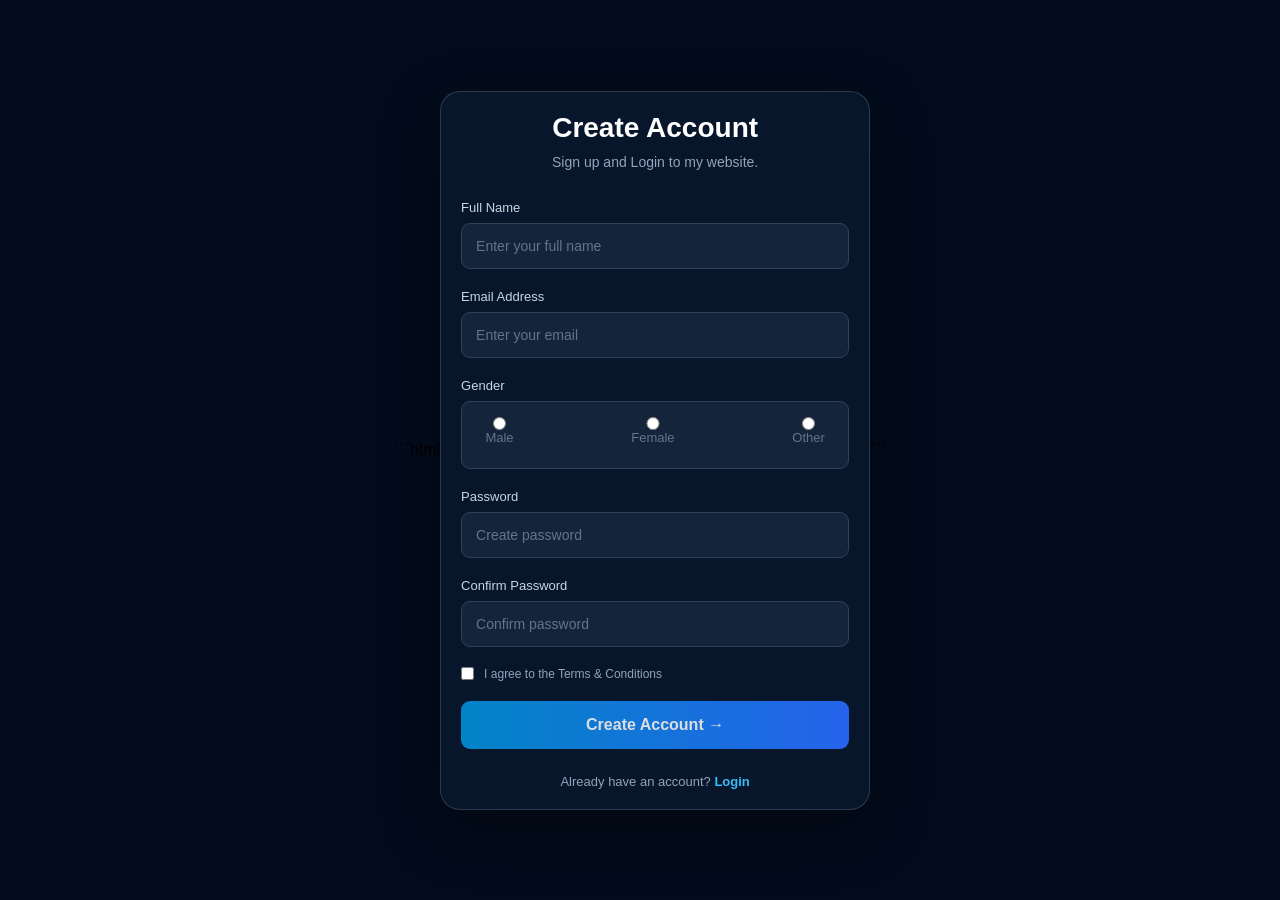
==== index.html @ ab7534f2 "Add files via upload" ====
```html
<!DOCTYPE html>
<html lang="en">

<head>
    <meta charset="UTF-8">
    <meta name="viewport" content="width=device-width, initial-scale=1.0">
    <title>Sign Up</title>
    <link rel="stylesheet" href="style.css">
    <link rel="icon" href="AUB.png">
</head>

<body>

    <video autoplay muted loop playsinline class="bg-video">
        <source src="bg.mp4" type="video/mp4">
    </video>

    <div class="overlay"></div>

    <div class="signup-container">


        <h1>Create Account</h1>
        <p class="subtitle">Sign up and Login to my website.</p>

        <form>

            <div class="input-box">
                <label>Full Name</label>
                <input type="text" placeholder="Enter your full name" required>
            </div>

            <div class="input-box">
                <label>Email Address</label>
                <input type="email" placeholder="Enter your email" required>
            </div>

            <div class="input-box">
                <label>Gender</label>

                <div class="gender-box">
                    <label style="color: #64748b;">
                        <input type="radio" name="gender" value="male" required>
                        Male
                    </label>

                    <label style="color: #64748b;">
                        <input type="radio" name="gender" value="female">
                        Female
                    </label>

                    <label style="color: #64748b;">
                        <input type="radio" name="gender" value="other">
                        Other
                    </label>
                </div>
            </div>

            <div class="input-box">
                <label>Password</label>
                <input type="password" placeholder="Create password" required>
            </div>

            <div class="input-box">
                <label>Confirm Password</label>
                <input type="password" placeholder="Confirm password" required>
            </div>

            <div class="terms">
                <input type="checkbox" required>
                <span>I agree to the Terms & Conditions</span>
            </div>

            <button type="submit" class="signup-btn">
                <a href="login.html" style="text-decoration: none; color: #dddddd;">Create Account →</a>
            </button>

        </form>

        <p class="login-text">
            Already have an account?
            <a href="login.html">Login</a>
        </p>

    </div>

</body>

</html>
```
---- style.css ----
* {
     margin: 0;
     padding: 0;
     box-sizing: border-box;
     font-family: Arial, sans-serif;
 }

 body {
     min-height: 100vh;
     display: flex;
     justify-content: center;
     align-items: center;
     background: #071426;
     padding: 20px;
 }

 /* Background Video */

 .bg-video {
     position: fixed;
     inset: 0;
     width: 100%;
     height: 100%;
     object-fit: cover;
     z-index: -2;
 }

 .overlay {
     position: fixed;
     inset: 0;
     background: rgba(2, 10, 25, 0.75);
     z-index: -1;
 }

 /* Signup Box */

 .signup-container {
     width: 100%;
     max-width: 430px;
     padding: 20px;
     background: rgba(10, 25, 48, 0.85);
     backdrop-filter: blur(15px);
     border: 1px solid rgba(255, 255, 255, 0.15);
     border-radius: 20px;
     color: white;
     box-shadow: 0 20px 60px rgba(0, 0, 0, 0.4);
     font-size: 5px;
 }

 .logo {
     text-align: center;
     font-size: 27px;
     font-weight: bold;
     letter-spacing: 3px;
     margin-bottom: 25px;
 }

 .logo span {
     color: #38bdf8;
 }

 h1 {
     text-align: center;
     font-size: 28px;
     margin-bottom: 10px;
 }

 .subtitle {
     text-align: center;
     color: #94a3b8;
     font-size: 14px;
     margin-bottom: 30px;
 }

 /* Input */

 .input-box {
     margin-bottom: 18px;
 }

 .input-box label {
     display: block;
     font-size: 13px;
     margin-bottom: 8px;
     color: #cbd5e1;
 }

 .input-box input {
     width: 100%;
     padding: 14px;
     border-radius: 9px;
     border: 1px solid #334155;
     outline: none;
     color: white;
     font-size: 14px;
     transition: 0.3s;
 }

 .input-box input:focus {
     border-color: #38bdf8;
 }

 .input-box input::placeholder {
     color: #64748b;
 }

 /* Terms */

 .terms {
     display: flex;
     align-items: center;
     gap: 10px;
     font-size: 12px;
     color: #94a3b8;
     margin: 20px 0;
 }

 .terms input {
     accent-color: #38bdf8;
 }

 /* Buttons */

 .signup-btn {
     width: 100%;
     padding: 15px;
     border: none;
     border-radius: 9px;
     background: linear-gradient(90deg, #0284c7, #2563eb);
     color: white;
     font-size: 16px;
     font-weight: bold;
     cursor: pointer;
     transition: 0.3s;
 }

 .signup-btn:hover {
     transform: translateY(-2px);
     box-shadow: 0 5px 20px rgba(37, 99, 235, 0.4);
 }

 .divider {
     display: flex;
     align-items: center;
     gap: 15px;
     color: #64748b;
     margin: 25px 0;
 }

 .divider::before,
 .divider::after {
     content: "";
     flex: 1;
     height: 1px;
     background: #334155;
 }

 .google-btn {
     width: 100%;
     padding: 14px;
     border: 1px solid #475569;
     border-radius: 9px;
     background: transparent;
     color: white;
     cursor: pointer;
     transition: 0.3s;
 }

 .google-btn:hover {
     background: #1e293b;
 }

 .login-text {
     text-align: center;
     margin-top: 25px;
     color: #94a3b8;
     font-size: 13px;
 }

 .login-text a {
     color: #38bdf8;
     text-decoration: none;
     font-weight: bold;
 }

 .gender-box {
     display: flex;
     text-align: center;
     justify-content: space-between;
     align-items: center;
     background: #14243a;
     border: 1px solid #334155;
     padding: 15px;
     border-radius: 9px;
 }

 .gender-box label {
     display: flex;
     align-items: center;
     gap: 7px;
     color: #cbd5e1;
     font-size: 14px;
     cursor: pointer;
 }

 .gender-box input {
     accent-color: #38bdf8;


 }

 /* Mobile Responsive */

 @media (max-width: 480px) {
     .signup-container {
         padding: 28px 22px;
     }

     h1 {
         font-size: 24px;
     }
 }

 .login-container {
     width: 100%;
     max-width: 430px;
     padding: 20px;
     background: rgba(10, 25, 48, 0.85);
     backdrop-filter: blur(15px);
     border: 1px solid rgba(255, 255, 255, 0.15);
     border-radius: 20px;
     color: white;
     box-shadow: 0 20px 60px rgba(0, 0, 0, 0.4);
 }

 .logo {
     text-align: center;
     font-size: 27px;
     font-weight: bold;
     letter-spacing: 3px;
     margin-bottom: 25px;
 }

 .logo span {
     color: #38bdf8;
 }

 h1 {
     text-align: center;
     font-size: 28px;
     margin-bottom: 10px;
 }

 .subtitle {
     text-align: center;
     color: #94a3b8;
     margin-bottom: 30px;
     font-size: 14px;
 }

 .input-box {
     margin-bottom: 20px;
 }

 .input-box label {
     display: block;
     color: #cbd5e1;
     margin-bottom: 8px;
     font-size: 13px;
 }

 .input-box input {
     width: 100%;
     padding: 14px;
     border-radius: 9px;
     border: 1px solid #334155;
     outline: none;
     background: #14243a;
     color: white;
 }

 .input-box input:focus {
     border-color: #38bdf8;
 }

 .login-options {
     display: flex;
     justify-content: space-between;
     align-items: center;
     font-size: 12px;
     margin: 20px 0;
     color: #94a3b8;
 }

 .login-options label {
     display: flex;
     align-items: center;
     gap: 6px;
 }

 .login-options input {
     accent-color: #38bdf8;
 }

 .login-options a {
     color: #38bdf8;
     text-decoration: none;
 }

 .login-btn {
     width: 100%;
     padding: 15px;
     border: none;
     border-radius: 9px;
     background: linear-gradient(90deg, #0284c7, #2563eb);
     color: white;
     font-size: 16px;
     font-weight: bold;
     cursor: pointer;
     transition: 0.3s;
 }

 .login-btn:hover {
     transform: translateY(-2px);
     box-shadow: 0 5px 20px rgba(37, 99, 235, 0.4);
 }

 .divider {
     display: flex;
     align-items: center;
     gap: 15px;
     color: #64748b;
     margin: 25px 0;
 }

 .divider::before,
 .divider::after {
     content: "";
     flex: 1;
     height: 1px;
     background: #334155;
 }

 .google-btn {
     width: 100%;
     padding: 14px;
     border: 1px solid #475569;
     border-radius: 9px;
     background: transparent;
     color: white;
     cursor: pointer;
 }

 .google-btn:hover {
     background: #1e293b;
 }

 .signup-text {
     text-align: center;
     margin-top: 25px;
     color: #94a3b8;
     font-size: 13px;
 }

 .signup-text a {
     color: #38bdf8;
     text-decoration: none;
     font-weight: bold;
 }

 @media (max-width: 480px) {
     .login-container {
         padding: 28px 22px;
     }
 }
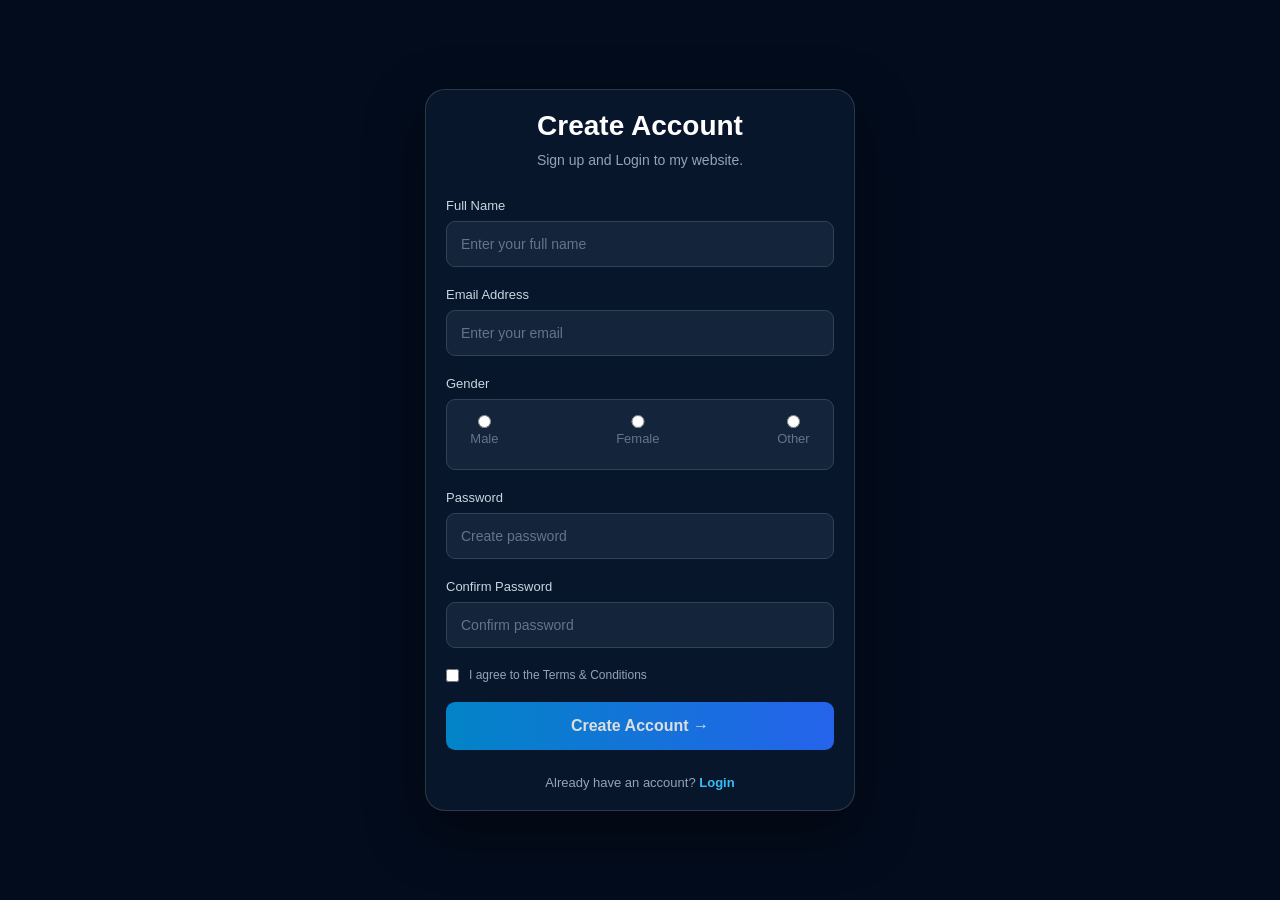
==== commit 331d548d: "Add files via upload" ====
--- a/index.html
+++ b/index.html
@@ -1,4 +1,3 @@
-```html
 <!DOCTYPE html>
 <html lang="en">
 
@@ -87,5 +86,4 @@
 
 </body>
 
-</html>
-```+</html>
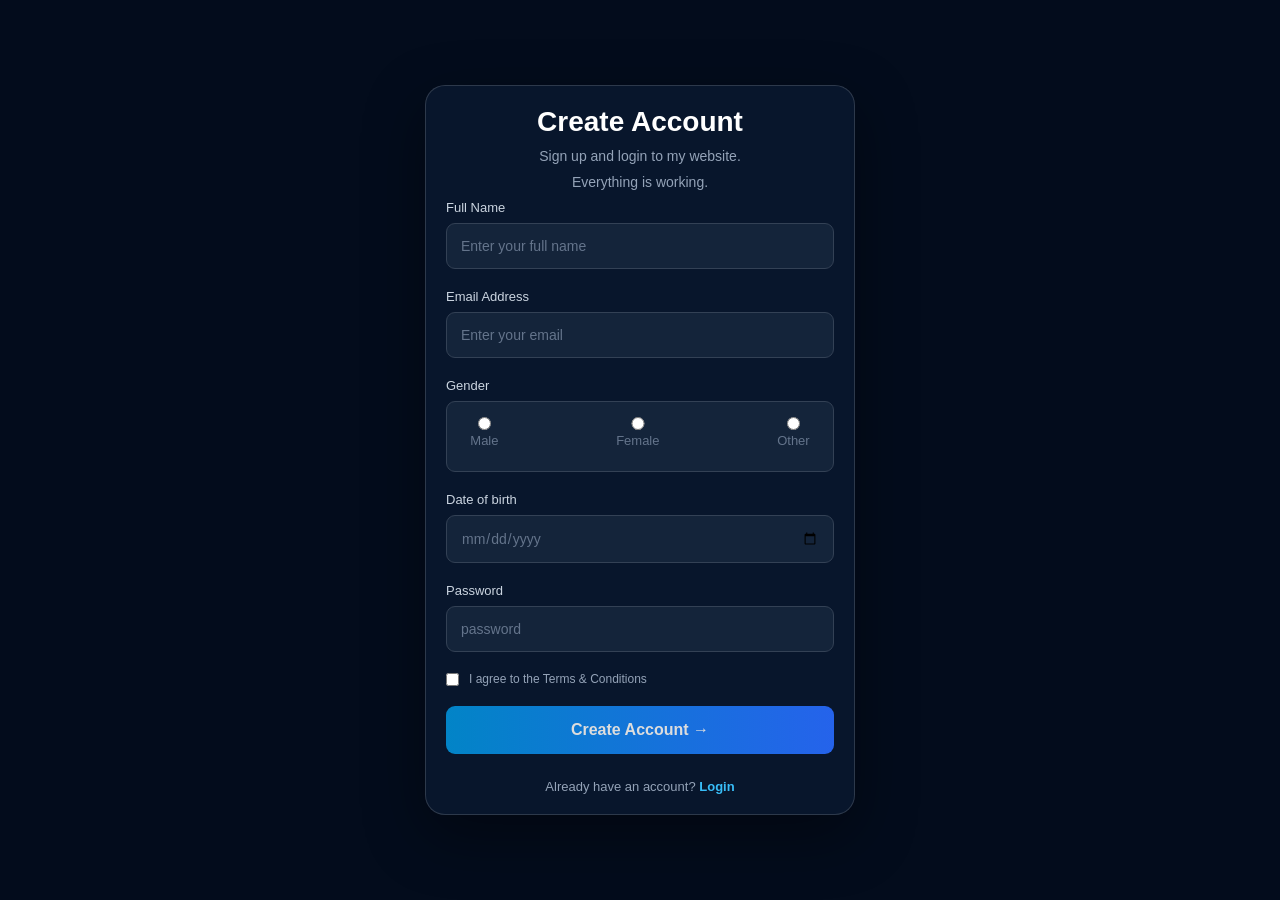
==== commit a22ccff0: "Add files via upload" ====
--- a/index.html
+++ b/index.html
@@ -21,7 +21,10 @@
 
 
         <h1>Create Account</h1>
-        <p class="subtitle">Sign up and Login to my website.</p>
+        <p class="subtitle">Sign up and login to my website.</p>
+        <p class="subtitle">Everything is working.
+        </p>
+
 
         <form>
 
@@ -57,13 +60,13 @@
             </div>
 
             <div class="input-box">
-                <label>Password</label>
-                <input type="password" placeholder="Create password" required>
+                <label>Date of birth</label>
+                <input type="date" placeholder="date of birth" required style="color: #64748b;">
             </div>
 
             <div class="input-box">
-                <label>Confirm Password</label>
-                <input type="password" placeholder="Confirm password" required>
+                <label>Password</label>
+                <input type="password" placeholder="password" required>
             </div>
 
             <div class="terms">
--- a/style.css
+++ b/style.css
@@ -69,7 +69,7 @@
      text-align: center;
      color: #94a3b8;
      font-size: 14px;
-     margin-bottom: 30px;
+     margin-bottom: 10px;
  }
 
  /* Input */
@@ -254,7 +254,7 @@
  .subtitle {
      text-align: center;
      color: #94a3b8;
-     margin-bottom: 30px;
+     margin-bottom: 10px;
      font-size: 14px;
  }
 
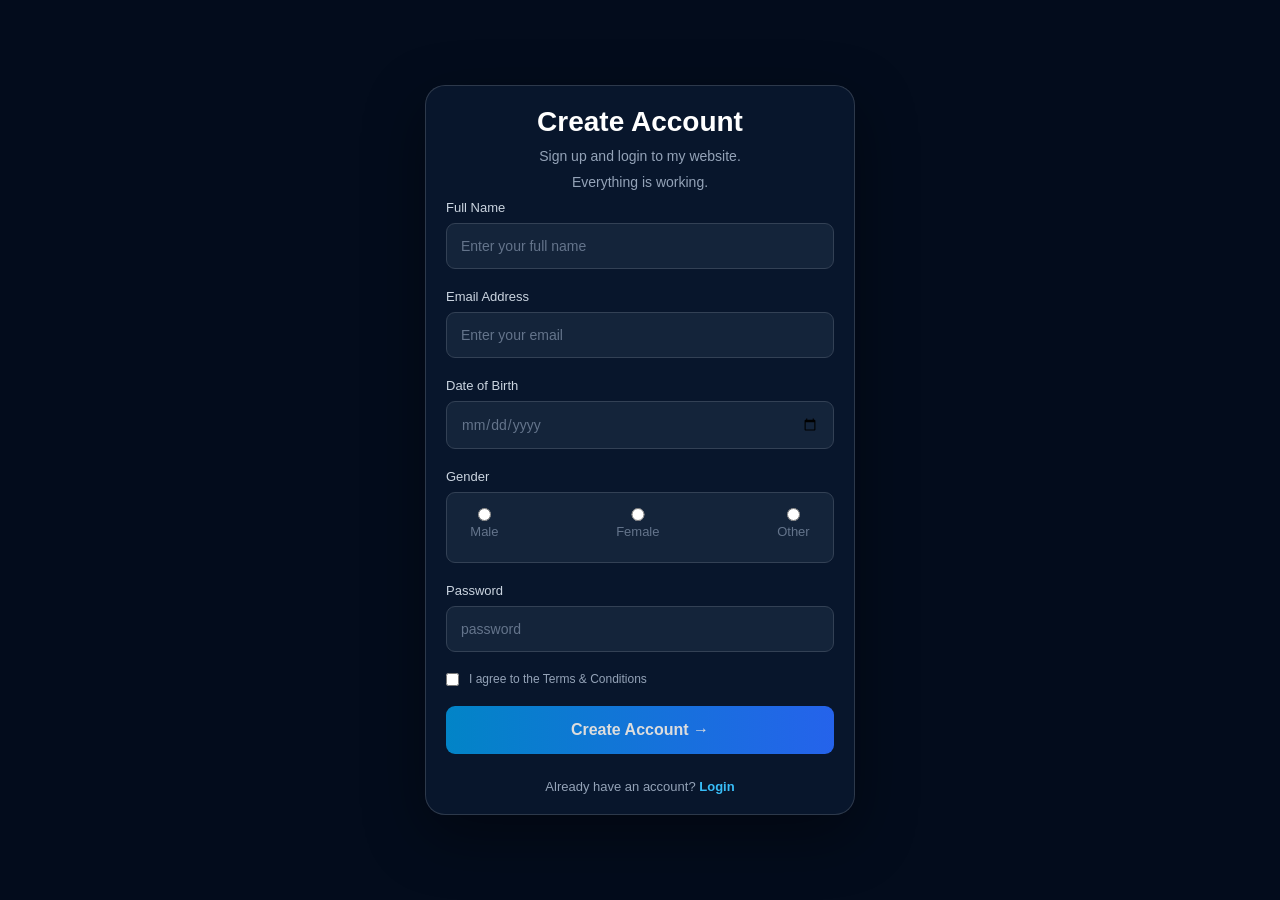
==== commit 6d5e261c: "Add files via upload" ====
--- a/index.html
+++ b/index.html
@@ -37,6 +37,10 @@
                 <label>Email Address</label>
                 <input type="email" placeholder="Enter your email" required>
             </div>
+            <div class="input-box">
+                <label>Date of Birth</label>
+                <input type="date" name="dob" required style="color: #64748b;">
+            </div>
 
             <div class="input-box">
                 <label>Gender</label>
@@ -59,10 +63,7 @@
                 </div>
             </div>
 
-            <div class="input-box">
-                <label>Date of birth</label>
-                <input type="date" placeholder="date of birth" required style="color: #64748b;">
-            </div>
+
 
             <div class="input-box">
                 <label>Password</label>
--- a/style.css
+++ b/style.css
@@ -372,4 +372,20 @@
      .login-container {
          padding: 28px 22px;
      }
+ }
+
+ .input-box input[type="date"] {
+     width: 100%;
+     padding: 14px;
+     border-radius: 9px;
+     border: 1px solid #334155;
+     outline: none;
+     background: #14243a;
+     color: white;
+     font-size: 14px;
+     cursor: pointer;
+ }
+
+ .input-box input[type="date"]:focus {
+     border-color: #38bdf8;
  }
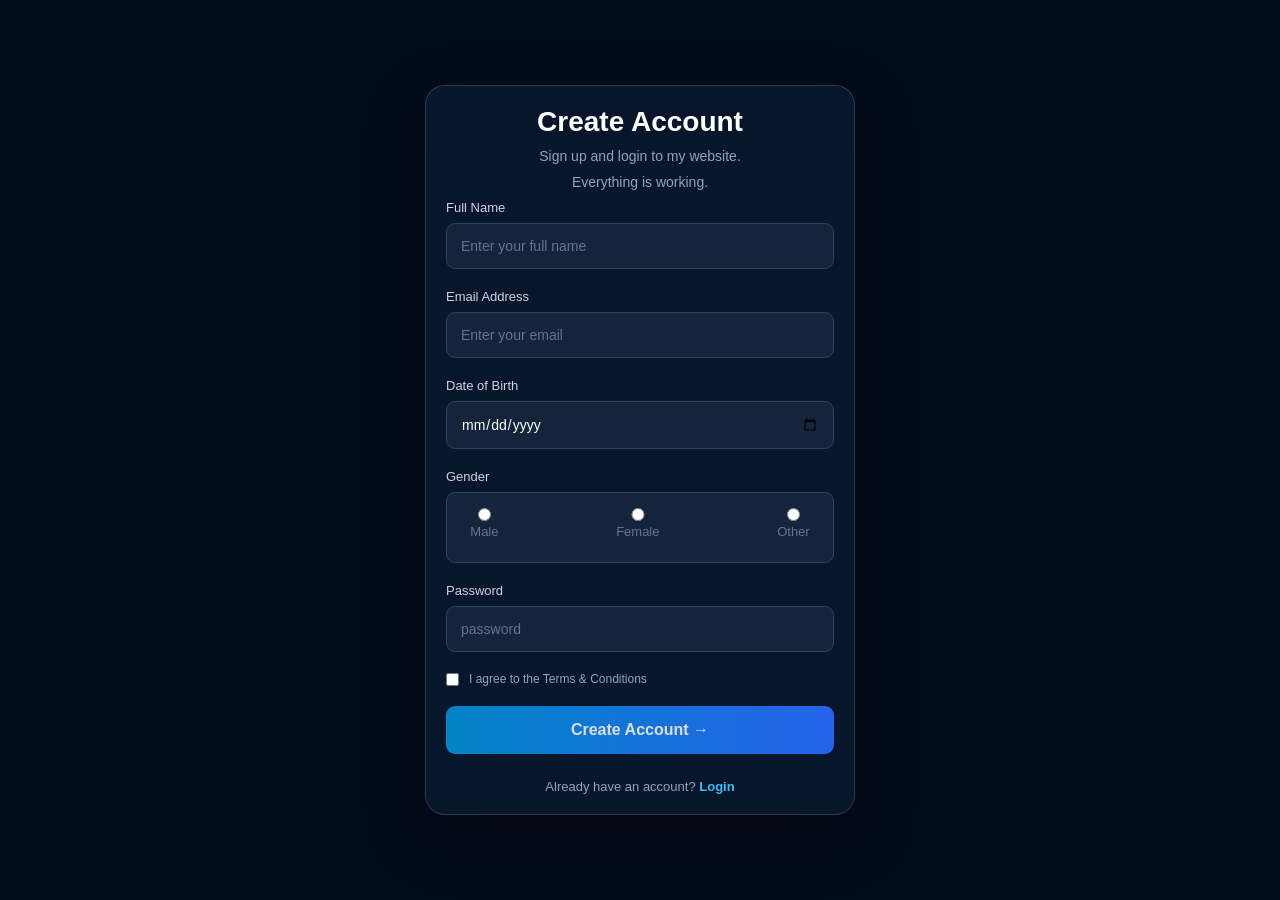
==== commit ffb6b9e7: "Add files via upload" ====
--- a/index.html
+++ b/index.html
@@ -39,7 +39,7 @@
             </div>
             <div class="input-box">
                 <label>Date of Birth</label>
-                <input type="date" name="dob" required style="color: #64748b;">
+                <input class="date" type="date" placeholder="Enter your birthday" name="dob" required>
             </div>
 
             <div class="input-box">
--- a/style.css
+++ b/style.css
@@ -388,4 +388,9 @@
 
  .input-box input[type="date"]:focus {
      border-color: #38bdf8;
+ }
+
+ .date {
+     margin-right: 50%;
+     color: #64748b;
  }
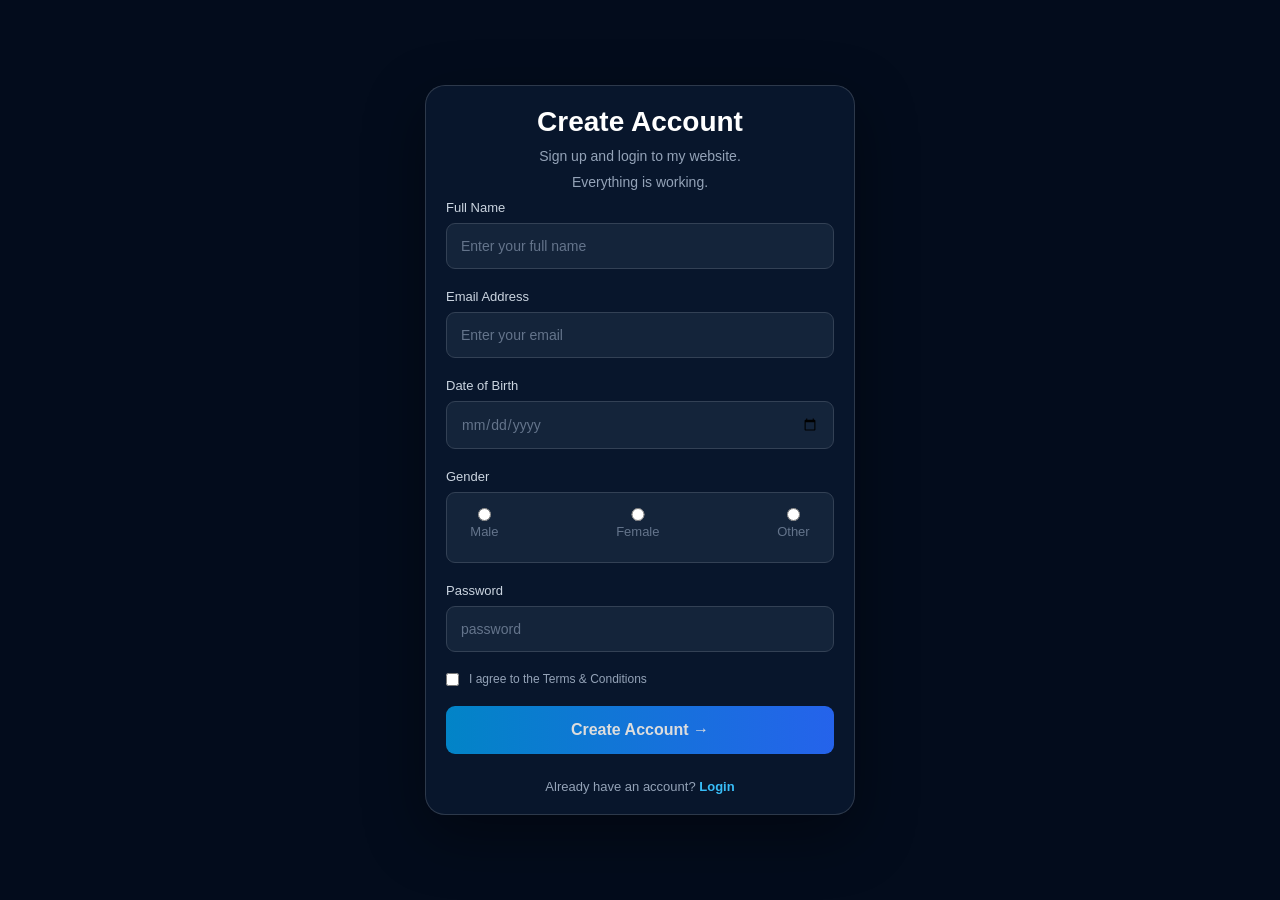
==== commit 07cfbada: "Add files via upload" ====
--- a/index.html
+++ b/index.html
@@ -39,8 +39,9 @@
             </div>
             <div class="input-box">
                 <label>Date of Birth</label>
-                <input class="date" type="date" placeholder="Enter your birthday" name="dob" required>
+                <input type="date" name="dob" required style="color: #64748b;">
             </div>
+
 
             <div class="input-box">
                 <label>Gender</label>
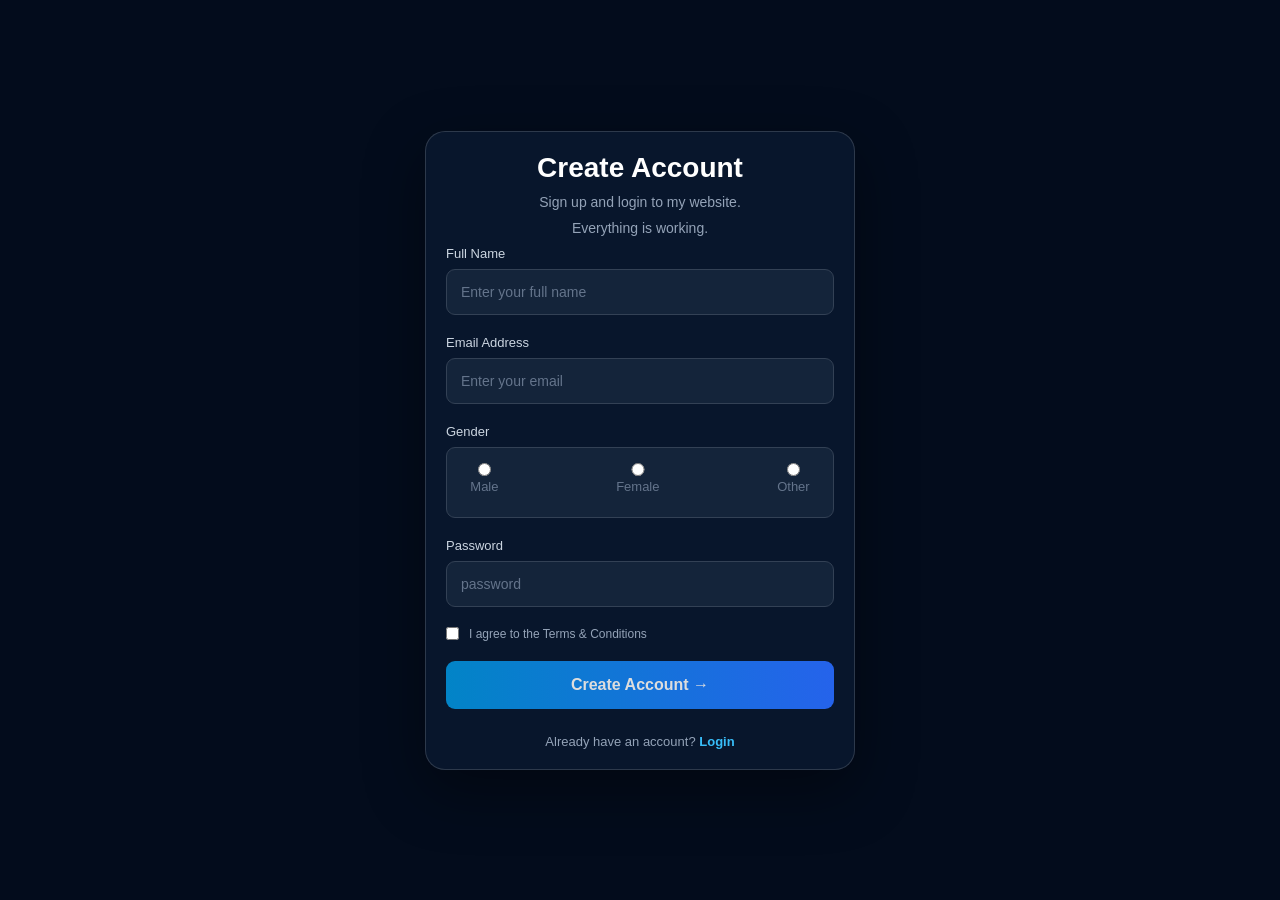
==== commit 291a5d77: "Add files via upload" ====
--- a/index.html
+++ b/index.html
@@ -36,10 +36,6 @@
             <div class="input-box">
                 <label>Email Address</label>
                 <input type="email" placeholder="Enter your email" required>
-            </div>
-            <div class="input-box">
-                <label>Date of Birth</label>
-                <input type="date" name="dob" required style="color: #64748b;">
             </div>
 
 
--- a/style.css
+++ b/style.css
@@ -388,9 +388,4 @@
 
  .input-box input[type="date"]:focus {
      border-color: #38bdf8;
- }
-
- .date {
-     margin-right: 50%;
-     color: #64748b;
  }
